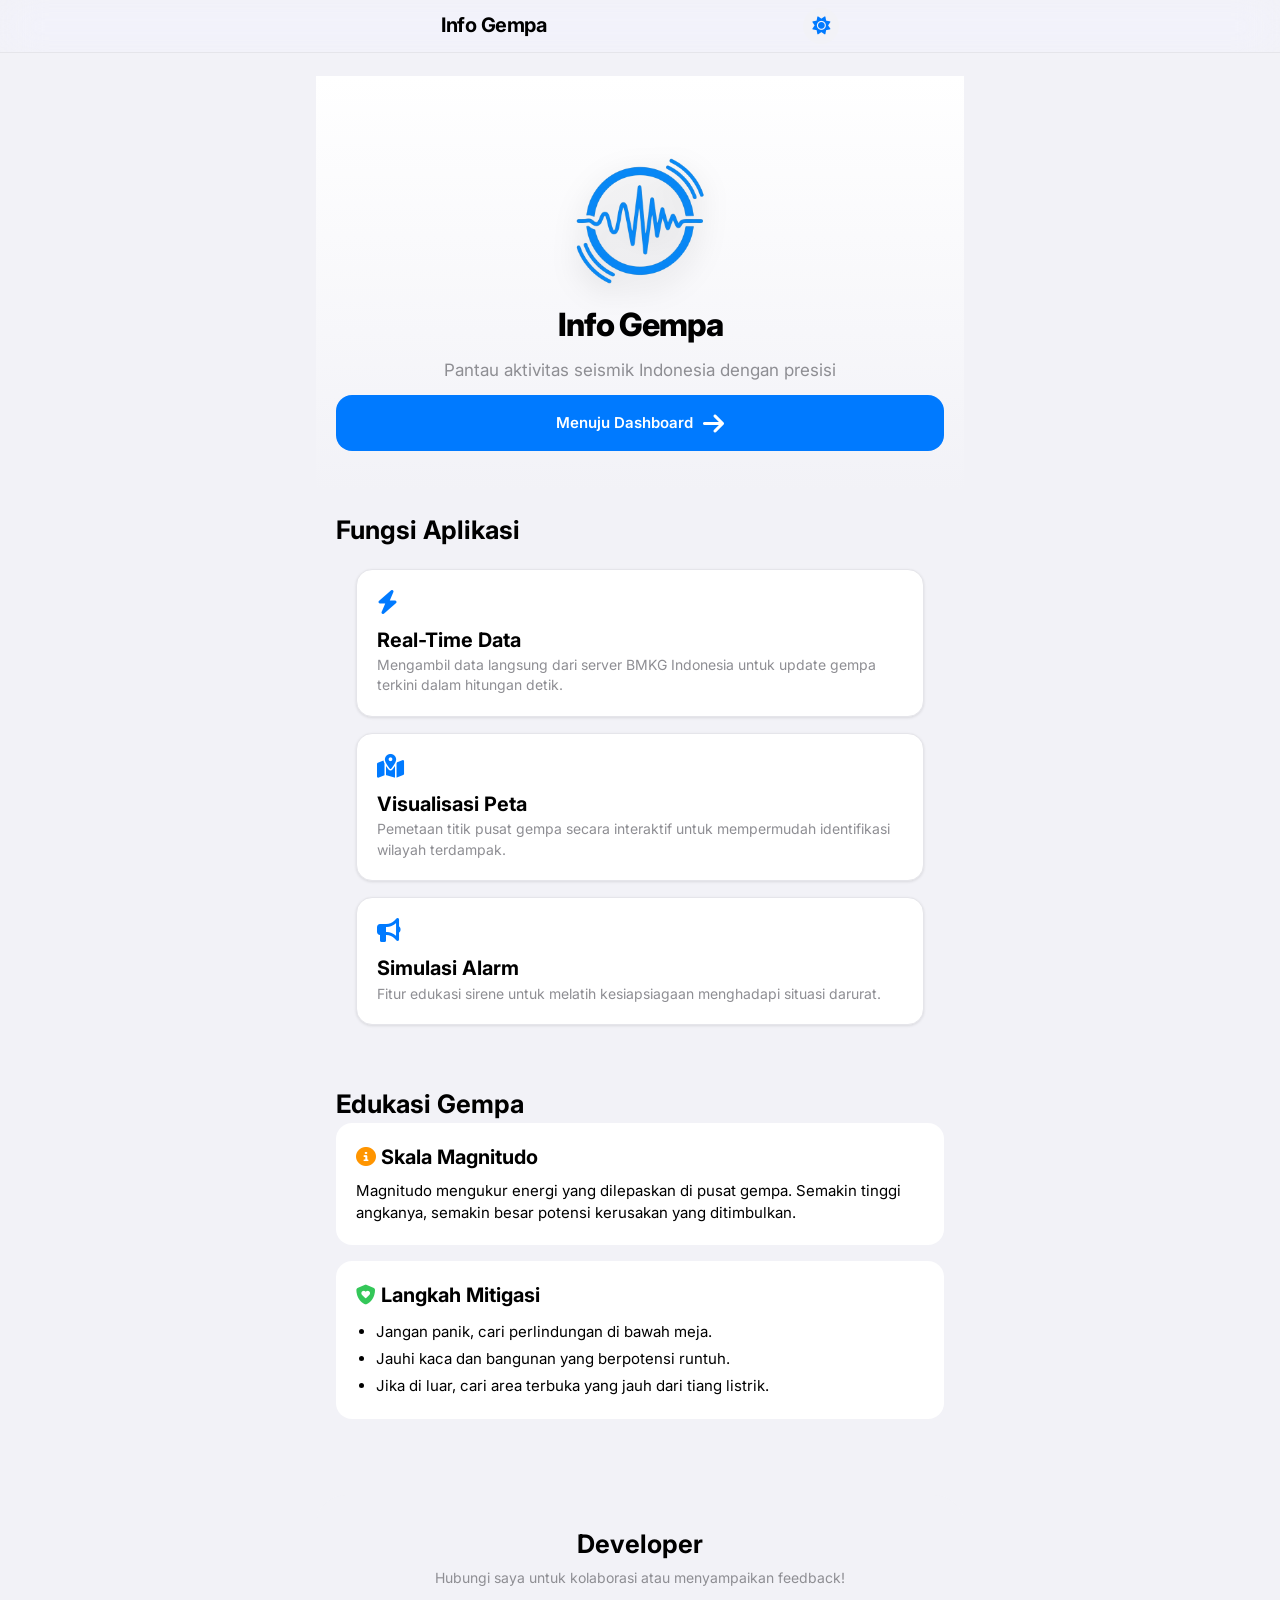
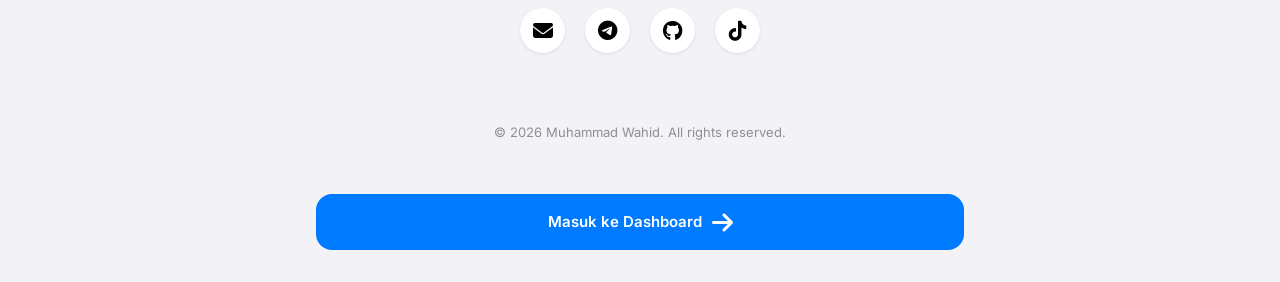
==== index.html @ 1186ab98 "first commit - struktur folder rapi" ====
<!DOCTYPE html>
<html lang="id">
<head>
    <meta charset="UTF-8" />
    <meta name="viewport" content="width=device-width, initial-scale=1.0, viewport-fit=cover" />
    <meta name="theme-color" content="#000000" media="(prefers-color-scheme: dark)" />
    <meta name="theme-color" content="#F2F2F7" media="(prefers-color-scheme: light)" />
    <title>Tentang - Pusat Info Gempa Indonesia</title>
    
    <link rel="preconnect" href="https://fonts.googleapis.com">
    <link href="https://fonts.googleapis.com/css2?family=Inter:wght@400;500;600;700;800&display=swap" rel="stylesheet">
    <link rel="stylesheet" href="https://cdnjs.cloudflare.com/ajax/libs/font-awesome/6.5.1/css/all.min.css" />
    <link rel="stylesheet" href="./assets/css/style.css">

    <style>
        /* Custom landing page specific styles */
        .app-logo-large { width: 170px; height: 140px; margin: 0 auto 25px; }
    
   .app-logo-large img { width: 170px; filter: drop-shadow(0px 10px 15px rgba(0,0,0,0.15)); }
        .landing-hero {
            padding: 60px 20px 40px;
            text-align: center;
            background: linear-gradient(180deg, var(--ios-surface) 0%, var(--ios-bg) 100%);
        }

        .feature-grid {
            display: grid;
            gap: 16px;
            padding: 20px;
        }

        .feature-card {
            background: var(--ios-surface);
            padding: 20px;
            border-radius: var(--ios-radius-lg);
            box-shadow: var(--ios-shadow-sm);
            border: 1px solid var(--ios-separator);
            transition: transform 0.2s ease;
        }

        .feature-card i {
            font-size: 24px;
            color: var(--ios-accent);
            margin-bottom: 12px;
        }

        .info-section {
            padding: 20px;
        }

        .education-card {
            background: var(--ios-surface);
            border-radius: var(--ios-radius-lg);
            padding: 20px;
            margin-bottom: 16px;
        }

        .contact-section {
            background: var(--ios-surface-secondary);
            padding: 30px 20px;
            border-radius: 30px 30px 0 0;
            margin-top: 40px;
        }

        .social-links {
            display: flex;
            justify-content: center;
            gap: 20px;
            margin-top: 20px;
        }

        .social-btn {
            width: 45px;
            height: 45px;
            border-radius: 50%;
            background: var(--ios-surface);
            display: flex;
            align-items: center;
            justify-content: center;
            color: var(--ios-text-primary);
            text-decoration: none;
            box-shadow: var(--ios-shadow-sm);
            font-size: 20px;
            transition: all 0.3s var(--ios-spring);
        }

        .social-btn:hover {
            transform: translateY(-5px);
            background: var(--ios-accent);
            color: white;
        }

        .cta-container {
            position: sticky;
            bottom: 0;
            padding: 20px;
            background: rgba(242, 242, 247, 0.8);
            backdrop-filter: blur(20px);
            border-top: 1px solid var(--ios-separator);
        }
    </style>
</head>
<body>

    <main class="ios-container">
      <header class="ios-header">
        <div class="header-content">
            <a href="index.html" class="logo">
                <span>Info Gempa</span>
            </a>
            <button id="theme-toggle" class="ios-icon-btn" aria-label="Toggle theme">
              <div id="themeIcon">
                <i class="fas fa-sun"></i>
                </div>
            </button>
        </div>
    </header>
        <header class="landing-hero">
            <div class="app-logo-large">
                <img src="./assets/img/light.png" id="main-logo" alt="Logo">
            </div>
            <h1 style="font-size: 32px; font-weight: 800; letter-spacing: -1px;">Info Gempa</h1>
            <p style="color: var(--ios-text-secondary); margin-top: 10px; font-size: 17px;">Pantau aktivitas seismik Indonesia dengan presisi</p>
            <a href="./pages/dash.html" class="ios-button ios-button-primary ios-button-full" style="text-decoration: none; display: flex; align-items: center; justify-content: center; gap: 10px;">
                <span>Menuju Dashboard</span>
                <i class="fas fa-arrow-right"></i>
            </a>
        </header>

        <section class="info-section">
            <h2 class="ios-section-title">Fungsi Aplikasi</h2>
            <div class="feature-grid">
                <div class="feature-card">
                    <i class="fas fa-bolt"></i>
                    <h3>Real-Time Data</h3>
                    <p style="font-size: 14px; color: var(--ios-text-secondary);">Mengambil data langsung dari server BMKG Indonesia untuk update gempa terkini dalam hitungan detik.</p>
                </div>
                <div class="feature-card">
                    <i class="fas fa-map-location-dot"></i>
                    <h3>Visualisasi Peta</h3>
                    <p style="font-size: 14px; color: var(--ios-text-secondary);">Pemetaan titik pusat gempa secara interaktif untuk mempermudah identifikasi wilayah terdampak.</p>
                </div>
                <div class="feature-card">
                    <i class="fas fa-bullhorn"></i>
                    <h3>Simulasi Alarm</h3>
                    <p style="font-size: 14px; color: var(--ios-text-secondary);">Fitur edukasi sirene untuk melatih kesiapsiagaan menghadapi situasi darurat.</p>
                </div>
            </div>
        </section>

        <section class="info-section">
            <h2 class="ios-section-title">Edukasi Gempa</h2>
            <div class="education-card">
                <h3 style="margin-bottom: 8px;"><i class="fas fa-circle-info" style="color: var(--ios-orange);"></i> Skala Magnitudo</h3>
                <p style="font-size: 15px; line-height: 1.5;">Magnitudo mengukur energi yang dilepaskan di pusat gempa. Semakin tinggi angkanya, semakin besar potensi kerusakan yang ditimbulkan.</p>
            </div>
            <div class="education-card">
                <h3 style="margin-bottom: 8px;"><i class="fas fa-shield-heart" style="color: var(--ios-green);"></i> Langkah Mitigasi</h3>
                <ul style="font-size: 15px; line-height: 1.8; padding-left: 20px;">
                    <li>Jangan panik, cari perlindungan di bawah meja.</li>
                    <li>Jauhi kaca dan bangunan yang berpotensi runtuh.</li>
                    <li>Jika di luar, cari area terbuka yang jauh dari tiang listrik.</li>
                </ul>
            </div>
        </section>

        <section class="contact-section">
            <h2 style="text-align: center; margin-bottom: 5px;">Developer</h2>
            <p style="text-align: center; color: var(--ios-text-secondary); font-size: 14px;">Hubungi saya untuk kolaborasi atau menyampaikan feedback!</p>
            
            <div class="social-links">
                <a href="mailto:wahidrahmannn1324@gmail.com" class="social-btn" title="Email"><i class="fas fa-envelope"></i></a>
                <a href="https://t.me/hidzex3c" class="social-btn" title="Telegram"><i class="fab fa-telegram"></i></a>
                <a href="https://github.com/HidzzY" class="social-btn" title="GitHub"><i class="fab fa-github"></i></a>
                <a href="https://tiktok.com/@w.hizz" class="social-btn" title="TikTok"><i class="fab fa-tiktok"></i></a>
            </div>
        </section>

        <footer class="ios-footer">
            <p>&copy; 2026 Muhammad Wahid. All rights reserved.</p>
        </footer>

        
            <a href="./pages/dash.html" class="ios-button ios-button-primary ios-button-full" style="text-decoration: none; display: flex; align-items: center; justify-content: center; gap: 10px;">
                <span>Masuk ke Dashboard</span>
                <i class="fas fa-arrow-right"></i>
            </a>
    </main>
    <script src="./assets/js/script.js"></script>

</body>
</html>
---- assets/css/style.css ----
/* ============================================
   iOS 18 DESIGN SYSTEM - COMPLETE
   ============================================ */

:root {
  /* Light Mode - iOS 18 */
  --ios-bg: #F2F2F7;
  --ios-surface: #FFFFFF;
  --ios-surface-secondary: #F2F2F7;
  --ios-text-primary: #000000;
  --ios-text-secondary: #8E8E93;
  --ios-text-tertiary: #C7C7CC;
  --ios-separator: #E5E5EA;
  --ios-accent: #007AFF;
  --ios-accent-secondary: #5856D6;
  --ios-green: #34C759;
  --ios-orange: #FF9500;
  --ios-red: #FF3B30;
  --ios-yellow: #FFCC00;
  --ios-purple: #AF52DE;
  --ios-teal: #5AC8FA;
  
  /* Shadows */
  --ios-shadow-sm: 0 1px 3px rgba(0,0,0,0.1);
  --ios-shadow-md: 0 4px 20px rgba(0,0,0,0.08);
  --ios-shadow-lg: 0 10px 40px rgba(0,0,0,0.12);
  
  /* Radius */
  --ios-radius-sm: 8px;
  --ios-radius-md: 12px;
  --ios-radius-lg: 16px;
  --ios-radius-xl: 20px;
  --ios-radius-full: 9999px;
  
  /* Transitions */
  --ios-spring: cubic-bezier(0.34, 1.56, 0.64, 1);
  --ios-ease: cubic-bezier(0.4, 0.0, 0.2, 1);
}

/* Dark Mode - iOS 18 Deep Black */
[data-theme="dark"] {
  --ios-bg: #000000;
  --ios-surface: #1C1C1E;
  --ios-surface-secondary: #2C2C2E;
  --ios-text-primary: #FFFFFF;
  --ios-text-secondary: #8E8E93;
  --ios-text-tertiary: #48484A;
  --ios-separator: #38383A;
  --ios-accent: #0A84FF;
  --ios-accent-secondary: #5E5CE6;
  --ios-green: #30D158;
  --ios-orange: #FF9F0A;
  --ios-red: #FF453A;
  --ios-yellow: #FFD60A;
  --ios-purple: #BF5AF2;
  --ios-teal: #64D2FF;
}

/* ============================================
   BASE STYLES
   ============================================ */

* {
  margin: 0;
  padding: 0;
  box-sizing: border-box;
  -webkit-tap-highlight-color: transparent;
}

html {
  font-family: -apple-system, BlinkMacSystemFont, "SF Pro Text", "Inter", "Segoe UI", Roboto, sans-serif;
  font-size: 17px;
  line-height: 1.47059;
  -webkit-font-smoothing: antialiased;
  -moz-osx-font-smoothing: grayscale;
}

body {
  background-color: var(--ios-bg);
  color: var(--ios-text-primary);
  min-height: 100vh;
  padding-top: env(safe-area-inset-top);
  padding-bottom: env(safe-area-inset-bottom);
  transition: background-color 0.3s var(--ios-ease);
}

/* ============================================
   LOADING
   ============================================ */
   

.loading-overlay {
  position: fixed;
  inset: 0;
  background: var(--ios-bg);
  display: flex;
  align-items: center;
  justify-content: center;
  z-index: 9999;
  transition: opacity 0.3s var(--ios-ease);
}

.spinner {
  width: 36px;
  height: 36px;
  border: 3px solid var(--ios-text-tertiary);
  border-top-color: var(--ios-accent);
  border-radius: 50%;
  animation: ios-spin 1s linear infinite;
}

@keyframes ios-spin {
  to { transform: rotate(360deg); }
}

/* ============================================
   LIVE ACTIVITY / DYNAMIC ISLAND STYLE
   ============================================ */

.ios-live-activity {
  position: fixed;
  top: 60px;
  left: 50%;
  transform: translateX(-50%) translateY(-100px);
  z-index: 99;
  background: var(--ios-surface);
  backdrop-filter: blur(20px) saturate(180%);
  border-radius: 999px;
  padding: 12px 20px;
  animation: slideDown 0.6s var(--ios-spring) forwards;
  min-width: 280px;
  box-shadow: 0 8px 32px var(--ios-shadow-lg);
  max-width: 90vw;
}

@keyframes slideDown {
  to { transform: translateX(-50%) translateY(0); }
}

.live-activity-content {
  display: flex;
  align-items: center;
  gap: 12px;
  color: var(--ios-text-primary);
}

.live-indicator {
  display: flex;
  align-items: center;
  gap: 6px;
}

.pulse-dot {
  width: 8px;
  height: 8px;
  background: #FF3B30;
  border-radius: 50%;
  animation: pulse 2s infinite;
}

@keyframes pulse {
  0%, 100% { opacity: 1; transform: scale(1); }
  50% { opacity: 0.5; transform: scale(1.2); }
}

.live-text {
  font-size: 11px;
  font-weight: 700;
  letter-spacing: 0.5px;
  color: #FF3B30;
}

.live-info {
  flex: 1;
  display: flex;
  flex-direction: column;
  min-width: 0;
}

.live-mag {
  font-size: 17px;
  font-weight: 700;
}

.live-loc {
  font-size: 13px;
  opacity: 0.8;
  white-space: nowrap;
  overflow: hidden;
  text-overflow: ellipsis;
  max-width: 140px;
}

.live-time {
  font-size: 12px;
  opacity: 0.6;
  background: var(--ios-surface-secondary);
  padding: 4px 10px;
  border-radius: 12px;
  white-space: nowrap;
}

/* ============================================
   HEADER
   ============================================ */

.ios-header {
  position: fixed;
  top: 0;
  left: 0;
  right: 0;
  z-index: 100;
  background: rgba(var(--ios-surface), 0.72);
  backdrop-filter: saturate(180%) blur(20px);
  -webkit-backdrop-filter: saturate(180%) blur(20px);
  border-bottom: 0.5px solid var(--ios-separator);
  padding-top: env(safe-area-inset-top);
}

.header-content {
  max-width: 430px;
  margin: 0 auto;
  padding: 12px 16px;
  display: flex;
  align-items: center;
  justify-content: space-between;
  height: 52px;
}

.logo {
  display: flex;
  align-items: center;
  gap: 8px;
  font-size: 20px;
  font-weight: 700;
  color: var(--ios-text-primary);
  text-decoration: none;
  letter-spacing: -0.5px;
}

.logo i {
  color: var(--ios-accent);
  font-size: 24px;
}

.ios-icon-btn {
  width: 36px;
  height: 36px;
  border-radius: var(--ios-radius-full);
  border: none;
  background: var(--ios-surface-secondary);
  color: var(--ios-accent);
  font-size: 18px;
  cursor: pointer;
  display: flex;
  align-items: center;
  justify-content: center;
  transition: transform 0.2s var(--ios-spring), background 0.2s;
}

.ios-icon-btn:active {
  transform: scale(0.88);
  background: var(--ios-separator);
}

.ios-header-compact .header-content {
  justify-content: flex-start;
  gap: 12px;
}

.ios-back-btn {
  display: flex;
  align-items: center;
  gap: 4px;
  color: var(--ios-accent);
  text-decoration: none;
  font-size: 17px;
  font-weight: 400;
  padding: 4px 8px 4px 0;
  margin-left: -8px;
  transition: opacity 0.2s;
}

.ios-back-btn:active {
  opacity: 0.6;
}

.ios-nav-title {
  font-size: 17px;
  font-weight: 600;
  flex: 1;
  text-align: center;
  margin-right: 60px;
}

.ios-spacer {
  width: 36px;
}

/* ============================================
   CONTAINER
   ============================================ */

.ios-container {
  max-width: 430px;
  margin: 0 auto;
  padding: 76px 16px 32px;
}

.ios-container-detail {
  padding-top: 64px;
}

/* ============================================
   HERO
   ============================================ */

.ios-hero {
  padding: 8px 0 24px;
}

.ios-hero-title {
  font-size: 34px;
  font-weight: 800;
  letter-spacing: -0.5px;
  line-height: 1.2;
  margin-bottom: 4px;
}

.ios-hero-subtitle {
  font-size: 17px;
  color: var(--ios-text-secondary);
  font-weight: 400;
}

/* ============================================
   STATS DASHBOARD
   ============================================ */

.ios-stats-section {
  margin-bottom: 24px;
}

.ios-stats-grid {
  display: grid;
  grid-template-columns: repeat(2, 1fr);
  gap: 12px;
}

.ios-stat-card {
  background: var(--ios-surface);
  border-radius: var(--ios-radius-lg);
  padding: 16px;
  box-shadow: var(--ios-shadow-sm);
  display: flex;
  flex-direction: column;
  align-items: flex-start;
  transition: transform 0.2s var(--ios-spring);
}

.ios-stat-card:active {
  transform: scale(0.96);
}

.stat-icon {
  font-size: 24px;
  margin-bottom: 8px;
  width: 40px;
  height: 40px;
  background: var(--ios-surface-secondary);
  border-radius: var(--ios-radius-md);
  display: flex;
  align-items: center;
  justify-content: center;
}

.stat-value {
  font-size: 24px;
  font-weight: 800;
  color: var(--ios-text-primary);
  letter-spacing: -0.5px;
}

.stat-label {
  font-size: 13px;
  color: var(--ios-text-secondary);
  margin-top: 2px;
}

/* ============================================
   SECTIONS
   ============================================ */

.ios-section {
  margin-bottom: 24px;
}

.ios-section-header {
  display: flex;
  align-items: center;
  gap: 8px;
  padding: 12px 4px;
  cursor: pointer;
  user-select: none;
  -webkit-user-select: none;
}

.ios-section-header h2 {
  font-size: 20px;
  font-weight: 700;
  flex: 1;
  letter-spacing: -0.3px;
}

.ios-section-header-static {
  display: flex;
  align-items: center;
  justify-content: space-between;
  padding: 12px 4px;
}

.ios-section-header-static h2 {
  font-size: 20px;
  font-weight: 700;
  letter-spacing: -0.3px;
}

.ios-link {
  color: var(--ios-accent);
  font-size: 15px;
  font-weight: 500;
  text-decoration: none;
}

.ios-badge {
  background: var(--ios-surface-secondary);
  color: var(--ios-text-secondary);
  font-size: 15px;
  font-weight: 600;
  padding: 4px 10px;
  border-radius: var(--ios-radius-full);
  min-width: 28px;
  text-align: center;
}

.ios-chevron {
  width: 32px;
  height: 32px;
  border: none;
  background: transparent;
  color: var(--ios-text-secondary);
  font-size: 14px;
  cursor: pointer;
  display: flex;
  align-items: center;
  justify-content: center;
  transition: transform 0.3s var(--ios-spring);
}

.ios-chevron.active {
  transform: rotate(180deg);
}

/* ============================================
   COLLAPSIBLE
   ============================================ */

.ios-collapsible {
  max-height: 0;
  overflow: hidden;
  transition: max-height 0.4s var(--ios-ease), opacity 0.3s;
  opacity: 0;
}

.ios-collapsible.active {
  max-height: 2000px;
  opacity: 1;
}

/* ============================================
   MINI MAP
   ============================================ */

.ios-mini-map-container {
  position: relative;
  height: 200px;
  border-radius: var(--ios-radius-xl);
  overflow: hidden;
  margin-top: 12px;
  z-index: 1;
}

.ios-mini-map {
  width: 100%;
  height: 100%;
  background: var(--ios-surface-secondary);
}

.mini-map-overlay {
  position: absolute;
  bottom: 12px;
  left: 12px;
}

/* ============================================
   INTENSITY SCALE
   ============================================ */

.ios-intensity-scale {
  display: flex;
  gap: 8px;
  margin-top: 12px;
  overflow-x: auto;
  padding: 4px;
  scrollbar-width: none;
}

.ios-intensity-scale::-webkit-scrollbar {
  display: none;
}

.intensity-item {
  display: flex;
  flex-direction: column;
  align-items: center;
  gap: 6px;
  min-width: 70px;
  padding: 12px 8px;
  background: var(--ios-surface);
  border-radius: var(--ios-radius-md);
  box-shadow: var(--ios-shadow-sm);
  transition: transform 0.2s;
}

.intensity-item:active {
  transform: scale(0.95);
}

.intensity-color {
  width: 32px;
  height: 32px;
  border-radius: 50%;
  box-shadow: inset 0 2px 4px rgba(0,0,0,0.1);
}

.intensity-item span {
  font-size: 12px;
  font-weight: 600;
  color: var(--ios-text-secondary);
}

/* ============================================
   TIPS CAROUSEL
   ============================================ */

.ios-tips-carousel {
  position: relative;
  height: 160px;
  margin-top: 12px;
  overflow: hidden;
}

.ios-tip-card {
  position: absolute;
  inset: 0;
  background: linear-gradient(135deg, var(--ios-accent) 0%, var(--ios-accent-secondary) 100%);
  border-radius: var(--ios-radius-xl);
  padding: 20px;
  color: white;
  opacity: 0;
  transform: translateX(100%);
  transition: all 0.4s var(--ios-spring);
  display: flex;
  flex-direction: column;
  justify-content: center;
}

.ios-tip-card.active {
  opacity: 1;
  transform: translateX(0);
}

.ios-tip-card.prev {
  transform: translateX(-100%);
}

.tip-icon {
  font-size: 32px;
  margin-bottom: 8px;
}

.ios-tip-card h3 {
  font-size: 18px;
  font-weight: 700;
  margin-bottom: 4px;
}

.ios-tip-card p {
  font-size: 14px;
  opacity: 0.9;
  line-height: 1.4;
}

.carousel-dots {
  display: flex;
  gap: 6px;
}

.dot {
  width: 6px;
  height: 6px;
  border-radius: 50%;
  background: var(--ios-text-tertiary);
  transition: all 0.3s;
  cursor: pointer;
}

.dot.active {
  width: 20px;
  border-radius: 3px;
  background: var(--ios-accent);
}

/* ============================================
   TIMELINE
   ============================================ */

.ios-timeline {
  display: flex;
  gap: 12px;
  overflow-x: auto;
  padding: 12px 4px;
  margin: 0 -16px;
  padding-left: 16px;
  scrollbar-width: none;
}

.ios-timeline::-webkit-scrollbar {
  display: none;
}

.timeline-item {
  display: flex;
  flex-direction: column;
  align-items: center;
  min-width: 70px;
  text-align: center;
  opacity: 0;
  animation: fadeInUp 0.4s var(--ios-spring) forwards;
}

@keyframes fadeInUp {
  from {
    opacity: 0;
    transform: translateY(10px);
  }
  to {
    opacity: 1;
    transform: translateY(0);
  }
}

.timeline-dot {
  width: 12px;
  height: 12px;
  border-radius: 50%;
  background: var(--ios-accent);
  border: 3px solid var(--ios-surface);
  box-shadow: 0 0 0 2px var(--ios-accent);
  margin-bottom: 8px;
  position: relative;
}

.timeline-dot::before {
  content: '';
  position: absolute;
  top: 50%;
  left: -50px;
  width: 50px;
  height: 2px;
  background: var(--ios-separator);
  transform: translateY(-50%);
  z-index: -1;
}

.timeline-item:first-child .timeline-dot::before {
  display: none;
}

.timeline-time {
  font-size: 12px;
  color: var(--ios-text-secondary);
  margin-bottom: 4px;
}

.timeline-mag {
  font-size: 15px;
  font-weight: 700;
  color: var(--ios-text-primary);
}

/* ============================================
   SEARCH & FILTER
   ============================================ */

.ios-search-bar {
  display: flex;
  align-items: center;
  gap: 12px;
  background: var(--ios-surface-secondary);
  border-radius: var(--ios-radius-full);
  padding: 12px 16px;
  margin-bottom: 12px;
}

.ios-search-bar i {
  color: var(--ios-text-secondary);
  font-size: 16px;
}

.ios-search-bar input {
  flex: 1;
  border: none;
  background: transparent;
  font-size: 17px;
  color: var(--ios-text-primary);
  outline: none;
}

.ios-search-bar input::placeholder {
  color: var(--ios-text-secondary);
}

.ios-filter-btn {
  width: 32px;
  height: 32px;
  border: none;
  background: var(--ios-surface);
  border-radius: 50%;
  color: var(--ios-accent);
  display: flex;
  align-items: center;
  justify-content: center;
  cursor: pointer;
  transition: transform 0.2s;
}

.ios-filter-btn:active {
  transform: scale(0.9);
}

.ios-filter-panel {
  background: var(--ios-surface);
  border-radius: var(--ios-radius-lg);
  padding: 16px;
  margin-bottom: 16px;
  animation: slideDownPanel 0.3s var(--ios-ease);
}

@keyframes slideDownPanel {
  from {
    opacity: 0;
    transform: translateY(-10px);
  }
  to {
    opacity: 1;
    transform: translateY(0);
  }
}

.filter-group {
  margin-bottom: 16px;
}

.filter-group:last-child {
  margin-bottom: 0;
}

.filter-group label {
  display: block;
  font-size: 13px;
  font-weight: 600;
  color: var(--ios-text-secondary);
  text-transform: uppercase;
  letter-spacing: 0.5px;
  margin-bottom: 8px;
}

.filter-group input[type="range"] {
  width: 100%;
  height: 6px;
  border-radius: 3px;
  background: var(--ios-surface-secondary);
  outline: none;
  -webkit-appearance: none;
}

.filter-group input[type="range"]::-webkit-slider-thumb {
  -webkit-appearance: none;
  width: 24px;
  height: 24px;
  border-radius: 50%;
  background: var(--ios-surface);
  box-shadow: 0 2px 8px rgba(0,0,0,0.2);
  border: 0.5px solid var(--ios-separator);
  cursor: pointer;
}

.filter-group select {
  width: 100%;
  padding: 12px;
  border: none;
  background: var(--ios-surface-secondary);
  border-radius: var(--ios-radius-md);
  font-size: 17px;
  color: var(--ios-text-primary);
  outline: none;
}

#mag-value {
  display: inline-block;
  margin-top: 8px;
  font-size: 15px;
  font-weight: 600;
  color: var(--ios-accent);
}

/* ============================================
   FEATURED CARD
   ============================================ */

.ios-featured-card {
  background: linear-gradient(135deg, var(--ios-surface) 0%, var(--ios-surface-secondary) 100%);
  border-radius: var(--ios-radius-xl);
  padding: 24px;
  box-shadow: var(--ios-shadow-md);
  position: relative;
  overflow: hidden;
  transition: transform 0.2s var(--ios-spring), box-shadow 0.2s;
}

.ios-featured-card::before {
  content: '';
  position: absolute;
  top: 0;
  left: 0;
  right: 0;
  height: 4px;
  background: linear-gradient(90deg, var(--ios-accent), var(--ios-accent-secondary));
  opacity: 0.8;
}

.ios-featured-card:active {
  transform: scale(0.98);
  box-shadow: var(--ios-shadow-sm);
}

.card-magnitude-large {
  font-size: 72px;
  font-weight: 800;
  line-height: 1;
  background: linear-gradient(135deg, var(--ios-accent), var(--ios-accent-secondary));
  -webkit-background-clip: text;
  -webkit-text-fill-color: transparent;
  background-clip: text;
  margin-bottom: 8px;
  letter-spacing: -2px;
}

.card-magnitude-label {
  font-size: 15px;
  color: var(--ios-text-secondary);
  font-weight: 600;
  text-transform: uppercase;
  letter-spacing: 0.5px;
  margin-bottom: 20px;
}

.card-info-grid {
  display: grid;
  gap: 12px;
}

.card-info-row {
  display: flex;
  justify-content: space-between;
  align-items: center;
  padding: 8px 0;
  border-bottom: 0.5px solid var(--ios-separator);
}

.card-info-row:last-child {
  border-bottom: none;
}

.card-info-label {
  font-size: 15px;
  color: var(--ios-text-secondary);
  display: flex;
  align-items: center;
  gap: 8px;
}

.card-info-value {
  font-size: 15px;
  font-weight: 600;
  color: var(--ios-text-primary);
  text-align: right;
}

.card-potensi {
  margin-top: 16px;
  padding: 12px 16px;
  background: var(--ios-surface-secondary);
  border-radius: var(--ios-radius-md);
  font-size: 15px;
  font-weight: 500;
  display: flex;
  align-items: center;
  gap: 10px;
}

.card-potensi.tsunami {
  background: rgba(255, 59, 48, 0.12);
  color: var(--ios-red);
}

.card-potensi.no-tsunami {
  background: rgba(52, 199, 89, 0.12);
  color: var(--ios-green);
}

.ios-detail-btn {
  display: flex;
  align-items: center;
  justify-content: center;
  gap: 8px;
  margin-top: 20px;
  padding: 14px 24px;
  background: var(--ios-accent);
  color: white;
  border: none;
  border-radius: var(--ios-radius-lg);
  font-size: 17px;
  font-weight: 600;
  text-decoration: none;
  cursor: pointer;
  transition: transform 0.2s var(--ios-spring), filter 0.2s;
}

.ios-detail-btn:active {
  transform: scale(0.96);
  filter: brightness(0.9);
}

/* ============================================
   LIST ITEMS
   ============================================ */

.ios-list {
  background: var(--ios-surface);
  border-radius: var(--ios-radius-lg);
  overflow: hidden;
  box-shadow: var(--ios-shadow-sm);
}

.ios-list-item {
  display: flex;
  align-items: center;
  gap: 12px;
  padding: 14px 16px;
  text-decoration: none;
  color: inherit;
  border-bottom: 0.5px solid var(--ios-separator);
  transition: background 0.2s;
  position: relative;
}

.ios-list-item:last-child {
  border-bottom: none;
}

.ios-list-item:active {
  background: var(--ios-surface-secondary);
}

.ios-list-item::after {
  content: '\f054';
  font-family: 'Font Awesome 6 Free';
  font-weight: 900;
  font-size: 12px;
  color: var(--ios-text-tertiary);
  margin-left: auto;
}

.magnitude-badge {
  min-width: 56px;
  height: 56px;
  border-radius: var(--ios-radius-md);
  display: flex;
  flex-direction: column;
  align-items: center;
  justify-content: center;
  font-weight: 700;
  position: relative;
  overflow: hidden;
}

.magnitude-badge::before {
  content: '';
  position: absolute;
  inset: 0;
  opacity: 0.15;
}

.magnitude-badge.low { color: var(--ios-green); }
.magnitude-badge.low::before { background: var(--ios-green); }

.magnitude-badge.medium { color: var(--ios-orange); }
.magnitude-badge.medium::before { background: var(--ios-orange); }

.magnitude-badge.high { color: var(--ios-red); }
.magnitude-badge.high::before { background: var(--ios-red); }

.magnitude-value {
  font-size: 20px;
  line-height: 1;
  z-index: 1;
}

.magnitude-label {
  font-size: 10px;
  text-transform: uppercase;
  letter-spacing: 0.5px;
  opacity: 0.8;
  z-index: 1;
}

.list-item-content {
  flex: 1;
  min-width: 0;
}

.list-item-title {
  font-size: 16px;
  font-weight: 600;
  color: var(--ios-text-primary);
  white-space: nowrap;
  overflow: hidden;
  text-overflow: ellipsis;
  margin-bottom: 2px;
}

.list-item-subtitle {
  font-size: 13px;
  color: var(--ios-text-secondary);
  display: flex;
  align-items: center;
  gap: 6px;
}

/* ============================================
   MAP
   ============================================ */

.ios-map-container {
  position: relative;
  margin: -16px -16px 20px;
  height: 280px;
  overflow: hidden;
  z-index: 1;
}

.ios-map {
  width: 100%;
  height: 100%;
  background: var(--ios-surface-secondary);
}

.ios-map-overlay {
  position: absolute;
  bottom: 16px;
  left: 50%;
  transform: translateX(-50%);
  z-index: 400;
}

.ios-pill {
  background: rgba(0, 0, 0, 0.7);
  backdrop-filter: blur(10px);
  color: white;
  padding: 8px 16px;
  border-radius: var(--ios-radius-full);
  font-size: 13px;
  font-weight: 500;
  display: flex;
  align-items: center;
  gap: 6px;
  box-shadow: var(--ios-shadow-md);
}

/* ============================================
   DETAIL CONTENT
   ============================================ */

.ios-detail-content {
  background: var(--ios-surface);
  border-radius: var(--ios-radius-xl);
  padding: 20px;
  margin-bottom: 20px;
  box-shadow: var(--ios-shadow-sm);
}

.ios-detail-header {
  text-align: center;
  padding-bottom: 20px;
  border-bottom: 0.5px solid var(--ios-separator);
  margin-bottom: 20px;
}

.ios-detail-magnitude {
  font-size: 56px;
  font-weight: 800;
  line-height: 1;
  margin-bottom: 8px;
  letter-spacing: -1px;
}

.ios-detail-location {
  font-size: 19px;
  font-weight: 600;
  color: var(--ios-text-primary);
  line-height: 1.3;
}

.ios-detail-grid {
  display: grid;
  grid-template-columns: 1fr 1fr;
  gap: 16px;
}

.ios-detail-item {
  display: flex;
  flex-direction: column;
  gap: 4px;
  padding: 12px;
  background: var(--ios-surface-secondary);
  border-radius: var(--ios-radius-md);
}

.ios-detail-item.full-width {
  grid-column: 1 / -1;
}

.ios-detail-icon {
  width: 32px;
  height: 32px;
  border-radius: var(--ios-radius-full);
  background: var(--ios-surface);
  display: flex;
  align-items: center;
  justify-content: center;
  color: var(--ios-accent);
  font-size: 14px;
  margin-bottom: 4px;
}

.ios-detail-label {
  font-size: 12px;
  color: var(--ios-text-secondary);
  text-transform: uppercase;
  letter-spacing: 0.3px;
  font-weight: 600;
}

.ios-detail-value {
  font-size: 16px;
  font-weight: 600;
  color: var(--ios-text-primary);
}

/* ============================================
   ACTION SECTION
   ============================================ */

.ios-action-section {
  background: var(--ios-surface);
  border-radius: var(--ios-radius-xl);
  padding: 20px;
  box-shadow: var(--ios-shadow-sm);
}

.ios-action-section h3 {
  font-size: 20px;
  font-weight: 700;
  margin-bottom: 8px;
  letter-spacing: -0.3px;
}

.ios-action-section > p {
  font-size: 15px;
  color: var(--ios-text-secondary);
  margin-bottom: 20px;
}

.ios-button-group {
  display: flex;
  gap: 12px;
  margin-bottom: 16px;
}

.ios-button {
  flex: 1;
  display: flex;
  flex-direction: column;
  align-items: center;
  gap: 8px;
  padding: 16px;
  border: none;
  border-radius: var(--ios-radius-lg);
  font-size: 15px;
  font-weight: 600;
  cursor: pointer;
  transition: transform 0.2s var(--ios-spring), filter 0.2s;
}

.ios-button:active {
  transform: scale(0.95);
}

.ios-button i {
  font-size: 24px;
}

.ios-button-primary {
  background: var(--ios-accent);
  color: white;
}

.ios-button-secondary {
  background: var(--ios-surface-secondary);
  color: var(--ios-accent);
}

.ios-button-full {
  flex-direction: row;
  justify-content: center;
  width: 100%;
  margin-top: 12px;
}

.ios-output-sheet {
  background: var(--ios-surface-secondary);
  border-radius: var(--ios-radius-xl);
  padding: 20px;
  margin-top: 16px;
  animation: sheetUp 0.4s var(--ios-spring);
}

@keyframes sheetUp {
  from {
    opacity: 0;
    transform: translateY(20px);
  }
  to {
    opacity: 1;
    transform: translateY(0);
  }
}

.ios-sheet-handle {
  width: 36px;
  height: 5px;
  background: var(--ios-text-tertiary);
  border-radius: 3px;
  margin: 0 auto 16px;
  opacity: 0.5;
}

.ios-textarea {
  width: 100%;
  min-height: 140px;
  padding: 12px;
  border: 0.5px solid var(--ios-separator);
  border-radius: var(--ios-radius-md);
  background: var(--ios-surface);
  color: var(--ios-text-primary);
  font-family: "SF Mono", SFMono-Regular, monospace;
  font-size: 13px;
  line-height: 1.5;
  resize: none;
  margin-bottom: 12px;
}

/* ============================================
   EMERGENCY BUTTON
   ============================================ */

.ios-emergency-btn {
  width: 100%;
  display: flex;
  align-items: center;
  gap: 16px;
  padding: 16px;
  background: linear-gradient(135deg, #FF3B30 0%, #FF6B6B 100%);
  border: none;
  border-radius: var(--ios-radius-xl);
  color: white;
  cursor: pointer;
  transition: transform 0.2s var(--ios-spring), box-shadow 0.2s;
  margin-top: 12px;
}

.ios-emergency-btn:active {
  transform: scale(0.98);
  box-shadow: 0 4px 20px rgba(255, 59, 48, 0.4);
}

.emergency-icon {
  width: 48px;
  height: 48px;
  background: rgba(255,255,255,0.2);
  border-radius: var(--ios-radius-md);
  display: flex;
  align-items: center;
  justify-content: center;
  font-size: 24px;
}

.emergency-text {
  flex: 1;
  text-align: left;
  display: flex;
  flex-direction: column;
}

.emergency-title {
  font-size: 17px;
  font-weight: 700;
}

.emergency-subtitle {
  font-size: 14px;
  opacity: 0.9;
}

/* ============================================
   MODAL
   ============================================ */

.ios-modal {
  position: fixed;
  inset: 0;
  z-index: 10000;
  display: flex;
  align-items: center;
  justify-content: center;
}

.ios-modal-backdrop {
  position: absolute;
  inset: 0;
  background: rgba(0,0,0,0.8);
  backdrop-filter: blur(10px);
}

.ios-modal-content {
  position: relative;
  background: var(--ios-surface);
  border-radius: var(--ios-radius-xl);
  padding: 32px;
  margin: 20px;
  text-align: center;
  max-width: 320px;
  animation: modalUp 0.4s var(--ios-spring);
}

@keyframes modalUp {
  from {
    opacity: 0;
    transform: translateY(50px) scale(0.9);
  }
  to {
    opacity: 1;
    transform: translateY(0) scale(1);
  }
}

.emergency-animation {
  width: 100px;
  height: 100px;
  margin: 0 auto 20px;
  position: relative;
  display: flex;
  align-items: center;
  justify-content: center;
}

.siren-light {
  position: absolute;
  inset: 0;
  background: radial-gradient(circle, rgba(255,59,48,0.3) 0%, transparent 70%);
  animation: sirenPulse 1s infinite;
  border-radius: 50%;
}

@keyframes sirenPulse {
  0%, 100% { transform: scale(1); opacity: 1; }
  50% { transform: scale(1.3); opacity: 0.5; }
}

.emergency-animation i {
  font-size: 48px;
  color: #FF3B30;
  animation: bellShake 0.5s infinite;
}

@keyframes bellShake {
  0%, 100% { transform: rotate(0); }
  25% { transform: rotate(-15deg); }
  75% { transform: rotate(15deg); }
}

.ios-modal-content h2 {
  font-size: 22px;
  font-weight: 800;
  margin-bottom: 12px;
  color: var(--ios-text-primary);
}

.ios-modal-content p {
  font-size: 15px;
  color: var(--ios-text-secondary);
  margin-bottom: 24px;
  line-height: 1.5;
}

/* ============================================
   SKELETON LOADING
   ============================================ */

.ios-skeleton {
  padding: 8px;
}

.skeleton-line {
  height: 12px;
  background: linear-gradient(90deg, var(--ios-surface-secondary) 25%, var(--ios-separator) 50%, var(--ios-surface-secondary) 75%);
  background-size: 200% 100%;
  border-radius: 6px;
  margin-bottom: 12px;
  animation: skeleton-shimmer 1.5s infinite;
}

.skeleton-title {
  height: 24px;
  width: 60%;
  margin-bottom: 20px;
}

.skeleton-short {
  width: 40%;
}

.skeleton-item {
  height: 72px;
  background: linear-gradient(90deg, var(--ios-surface-secondary) 25%, var(--ios-separator) 50%, var(--ios-surface-secondary) 75%);
  background-size: 200% 100%;
  border-radius: var(--ios-radius-md);
  margin-bottom: 8px;
  animation: skeleton-shimmer 1.5s infinite;
}

@keyframes skeleton-shimmer {
  0% { background-position: 200% 0; }
  100% { background-position: -200% 0; }
}

/* ============================================
   TOAST
   ============================================ */

.ios-toast {
  position: fixed;
  top: 50%;
  left: 50%;
  transform: translate(-50%, -50%) scale(0.9);
  background: rgba(0, 0, 0, 0.8);
  backdrop-filter: blur(20px);
  color: white;
  padding: 16px 24px;
  border-radius: var(--ios-radius-xl);
  font-size: 17px;
  font-weight: 500;
  opacity: 0;
  pointer-events: none;
  transition: all 0.3s var(--ios-spring);
  z-index: 10001;
}

.ios-toast.show {
  opacity: 1;
  transform: translate(-50%, -50%) scale(1);
}

.toast-content {
  display: flex;
  align-items: center;
  gap: 10px;
}

.toast-content i {
  color: var(--ios-green);
  font-size: 20px;
}

/* ============================================
   FOOTER
   ============================================ */

.ios-footer {
  text-align: center;
  padding: 40px 20px;
  color: var(--ios-text-secondary);
  font-size: 13px;
}

.ios-footer-update {
  margin-top: 4px;
  font-weight: 500;
}

/* ============================================
   RESPONSIVE
   ============================================ */

@media (min-width: 768px) {
  .ios-container {
    max-width: 680px;
  }
  
  .ios-stats-grid {
    grid-template-columns: repeat(4, 1fr);
  }
  
  .ios-map-container {
    margin: -16px 0 24px;
    border-radius: var(--ios-radius-xl);
  }
  
  .ios-timeline {
    justify-content: center;
  }
}

@media (max-width: 375px) {
  html {
    font-size: 16px;
  }
  
  .card-magnitude-large {
    font-size: 64px;
  }
  
  .ios-hero-title {
    font-size: 28px;
  }
}
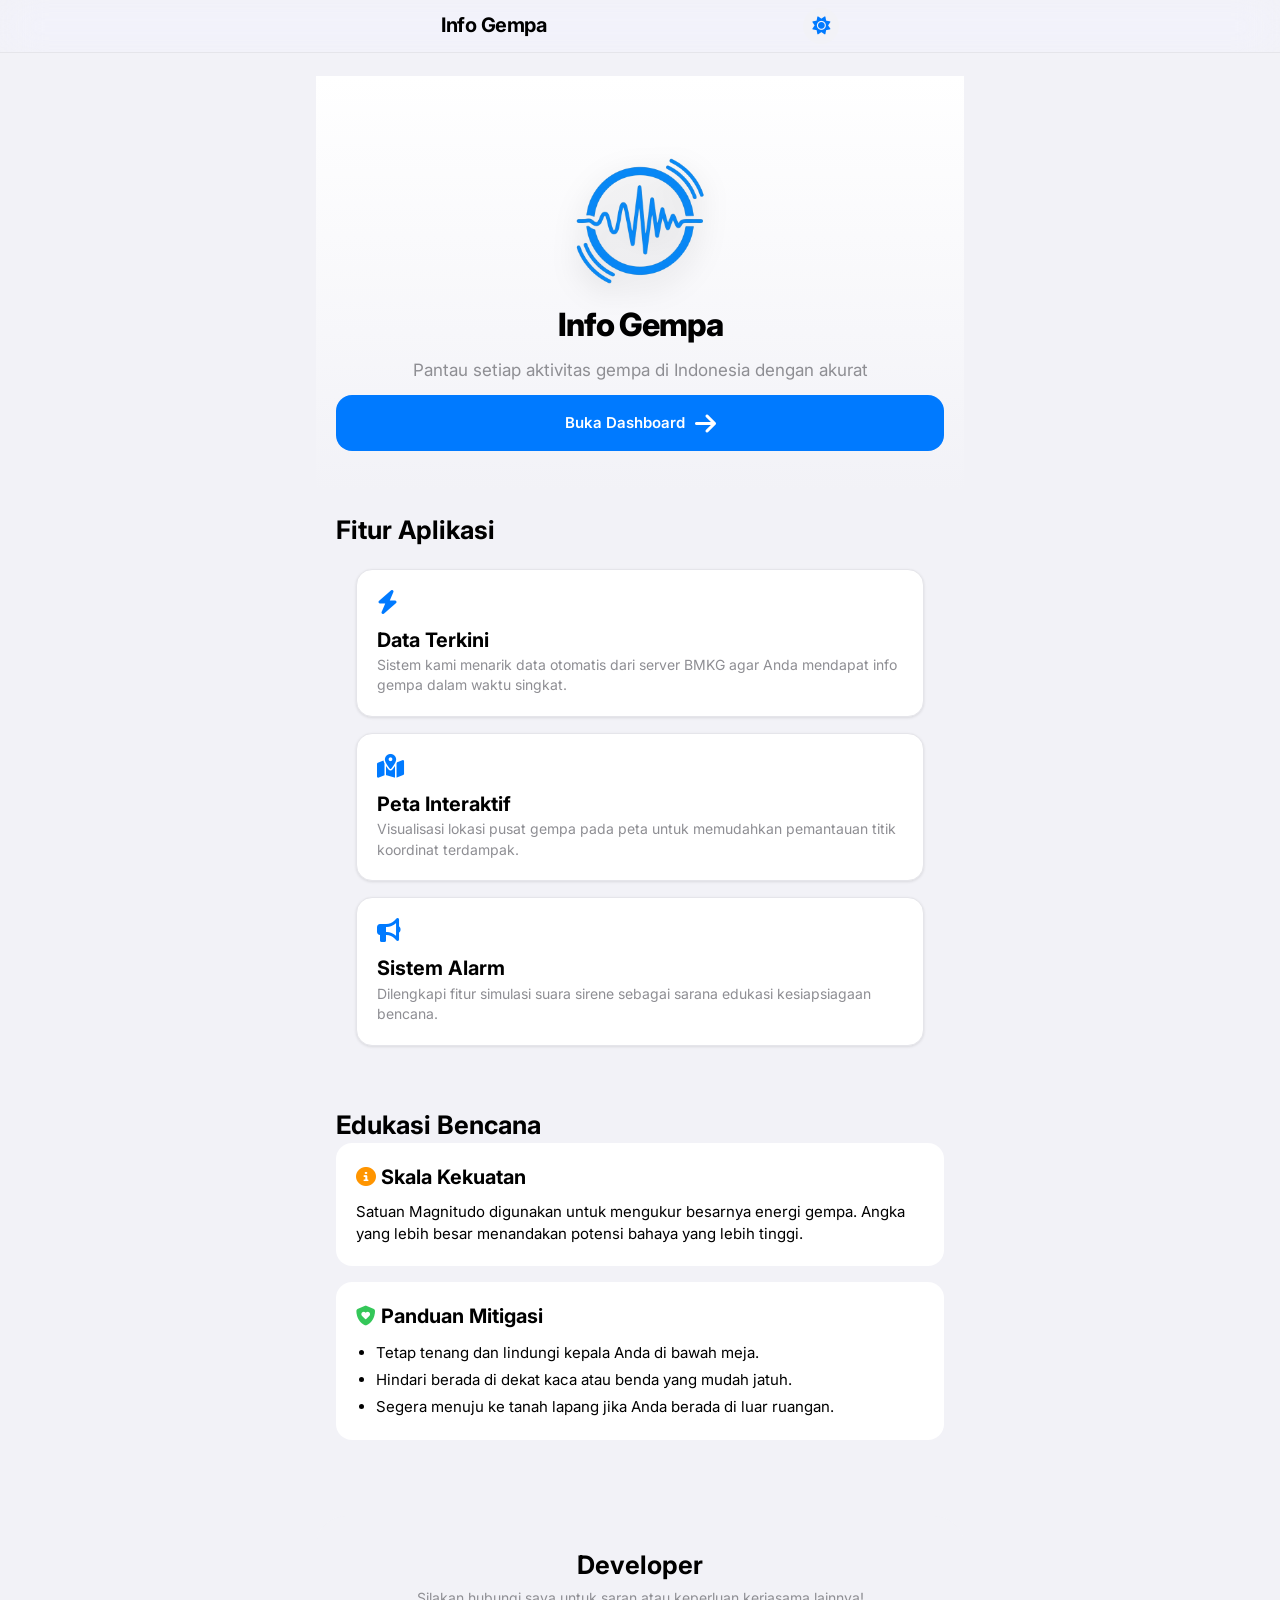
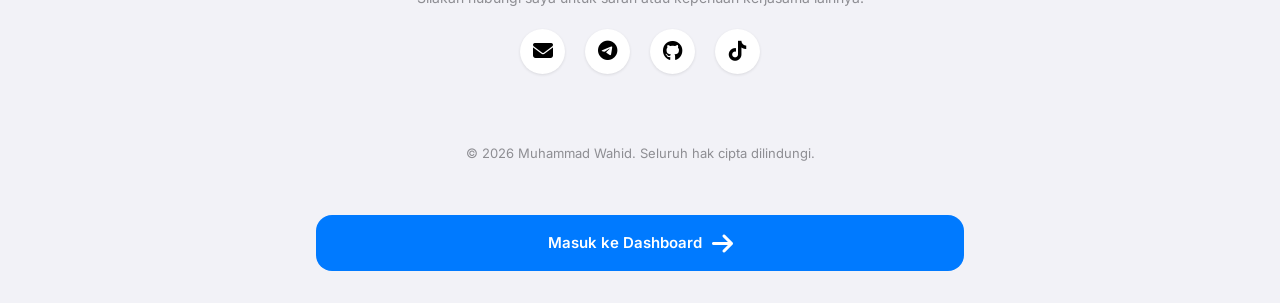
==== commit e1264e8f: "Update index.html" ====
--- a/index.html
+++ b/index.html
@@ -1,9 +1,17 @@
-
 <!DOCTYPE html>
 <html lang="id">
 <head>
     <meta charset="UTF-8" />
     <meta name="viewport" content="width=device-width, initial-scale=1.0, viewport-fit=cover" />
+    <meta name="google-site-verification" content="GpAqGbuZsOeTu3r56mJDddd0FB6GZIF2K4tqYakUcbY" />
+    
+    <link rel="canonical" href="https://infogempa.hidz-fun.my.id/" />
+    
+    <link rel="icon" type="image/png" href="favi.png">
+    <link rel="apple-touch-icon" href="favi.png">
+    <meta name="description" content="Pusat Info Gempa Indonesia - Layanan pantauan seismik real-time dari BMKG. Dapatkan info magnitudo, lokasi gempa, dan peringatan tsunami secara akurat.">
+    <meta name="keywords" content="info gempa, gempa hari ini, bmkg, gempa bumi terbaru, pusat info gempa indonesia, cek gempa, magnitudo gempa">
+    <meta name="author" content="HidzzY">
     <meta name="theme-color" content="#000000" media="(prefers-color-scheme: dark)" />
     <meta name="theme-color" content="#F2F2F7" media="(prefers-color-scheme: light)" />
     <title>Tentang - Pusat Info Gempa Indonesia</title>
@@ -16,8 +24,7 @@
     <style>
         /* Custom landing page specific styles */
         .app-logo-large { width: 170px; height: 140px; margin: 0 auto 25px; }
-    
-   .app-logo-large img { width: 170px; filter: drop-shadow(0px 10px 15px rgba(0,0,0,0.15)); }
+        .app-logo-large img { width: 170px; filter: drop-shadow(0px 10px 15px rgba(0,0,0,0.15)); }
         .landing-hero {
             padding: 60px 20px 40px;
             text-align: center;
@@ -121,53 +128,53 @@
                 <img src="./assets/img/light.png" id="main-logo" alt="Logo">
             </div>
             <h1 style="font-size: 32px; font-weight: 800; letter-spacing: -1px;">Info Gempa</h1>
-            <p style="color: var(--ios-text-secondary); margin-top: 10px; font-size: 17px;">Pantau aktivitas seismik Indonesia dengan presisi</p>
+            <p style="color: var(--ios-text-secondary); margin-top: 10px; font-size: 17px;">Pantau setiap aktivitas gempa di Indonesia dengan akurat</p>
             <a href="./pages/dash.html" class="ios-button ios-button-primary ios-button-full" style="text-decoration: none; display: flex; align-items: center; justify-content: center; gap: 10px;">
-                <span>Menuju Dashboard</span>
+                <span>Buka Dashboard</span>
                 <i class="fas fa-arrow-right"></i>
             </a>
         </header>
 
         <section class="info-section">
-            <h2 class="ios-section-title">Fungsi Aplikasi</h2>
+            <h2 class="ios-section-title">Fitur Aplikasi</h2>
             <div class="feature-grid">
                 <div class="feature-card">
                     <i class="fas fa-bolt"></i>
-                    <h3>Real-Time Data</h3>
-                    <p style="font-size: 14px; color: var(--ios-text-secondary);">Mengambil data langsung dari server BMKG Indonesia untuk update gempa terkini dalam hitungan detik.</p>
+                    <h3>Data Terkini</h3>
+                    <p style="font-size: 14px; color: var(--ios-text-secondary);">Sistem kami menarik data otomatis dari server BMKG agar Anda mendapat info gempa dalam waktu singkat.</p>
                 </div>
                 <div class="feature-card">
                     <i class="fas fa-map-location-dot"></i>
-                    <h3>Visualisasi Peta</h3>
-                    <p style="font-size: 14px; color: var(--ios-text-secondary);">Pemetaan titik pusat gempa secara interaktif untuk mempermudah identifikasi wilayah terdampak.</p>
+                    <h3>Peta Interaktif</h3>
+                    <p style="font-size: 14px; color: var(--ios-text-secondary);">Visualisasi lokasi pusat gempa pada peta untuk memudahkan pemantauan titik koordinat terdampak.</p>
                 </div>
                 <div class="feature-card">
                     <i class="fas fa-bullhorn"></i>
-                    <h3>Simulasi Alarm</h3>
-                    <p style="font-size: 14px; color: var(--ios-text-secondary);">Fitur edukasi sirene untuk melatih kesiapsiagaan menghadapi situasi darurat.</p>
+                    <h3>Sistem Alarm</h3>
+                    <p style="font-size: 14px; color: var(--ios-text-secondary);">Dilengkapi fitur simulasi suara sirene sebagai sarana edukasi kesiapsiagaan bencana.</p>
                 </div>
             </div>
         </section>
 
         <section class="info-section">
-            <h2 class="ios-section-title">Edukasi Gempa</h2>
+            <h2 class="ios-section-title">Edukasi Bencana</h2>
             <div class="education-card">
-                <h3 style="margin-bottom: 8px;"><i class="fas fa-circle-info" style="color: var(--ios-orange);"></i> Skala Magnitudo</h3>
-                <p style="font-size: 15px; line-height: 1.5;">Magnitudo mengukur energi yang dilepaskan di pusat gempa. Semakin tinggi angkanya, semakin besar potensi kerusakan yang ditimbulkan.</p>
+                <h3 style="margin-bottom: 8px;"><i class="fas fa-circle-info" style="color: var(--ios-orange);"></i> Skala Kekuatan</h3>
+                <p style="font-size: 15px; line-height: 1.5;">Satuan Magnitudo digunakan untuk mengukur besarnya energi gempa. Angka yang lebih besar menandakan potensi bahaya yang lebih tinggi.</p>
             </div>
             <div class="education-card">
-                <h3 style="margin-bottom: 8px;"><i class="fas fa-shield-heart" style="color: var(--ios-green);"></i> Langkah Mitigasi</h3>
+                <h3 style="margin-bottom: 8px;"><i class="fas fa-shield-heart" style="color: var(--ios-green);"></i> Panduan Mitigasi</h3>
                 <ul style="font-size: 15px; line-height: 1.8; padding-left: 20px;">
-                    <li>Jangan panik, cari perlindungan di bawah meja.</li>
-                    <li>Jauhi kaca dan bangunan yang berpotensi runtuh.</li>
-                    <li>Jika di luar, cari area terbuka yang jauh dari tiang listrik.</li>
+                    <li>Tetap tenang dan lindungi kepala Anda di bawah meja.</li>
+                    <li>Hindari berada di dekat kaca atau benda yang mudah jatuh.</li>
+                    <li>Segera menuju ke tanah lapang jika Anda berada di luar ruangan.</li>
                 </ul>
             </div>
         </section>
 
         <section class="contact-section">
             <h2 style="text-align: center; margin-bottom: 5px;">Developer</h2>
-            <p style="text-align: center; color: var(--ios-text-secondary); font-size: 14px;">Hubungi saya untuk kolaborasi atau menyampaikan feedback!</p>
+            <p style="text-align: center; color: var(--ios-text-secondary); font-size: 14px;">Silakan hubungi saya untuk saran atau keperluan kerjasama lainnya!</p>
             
             <div class="social-links">
                 <a href="mailto:wahidrahmannn1324@gmail.com" class="social-btn" title="Email"><i class="fas fa-envelope"></i></a>
@@ -178,7 +185,7 @@
         </section>
 
         <footer class="ios-footer">
-            <p>&copy; 2026 Muhammad Wahid. All rights reserved.</p>
+            <p>&copy; 2026 Muhammad Wahid. Seluruh hak cipta dilindungi.</p>
         </footer>
 
         
